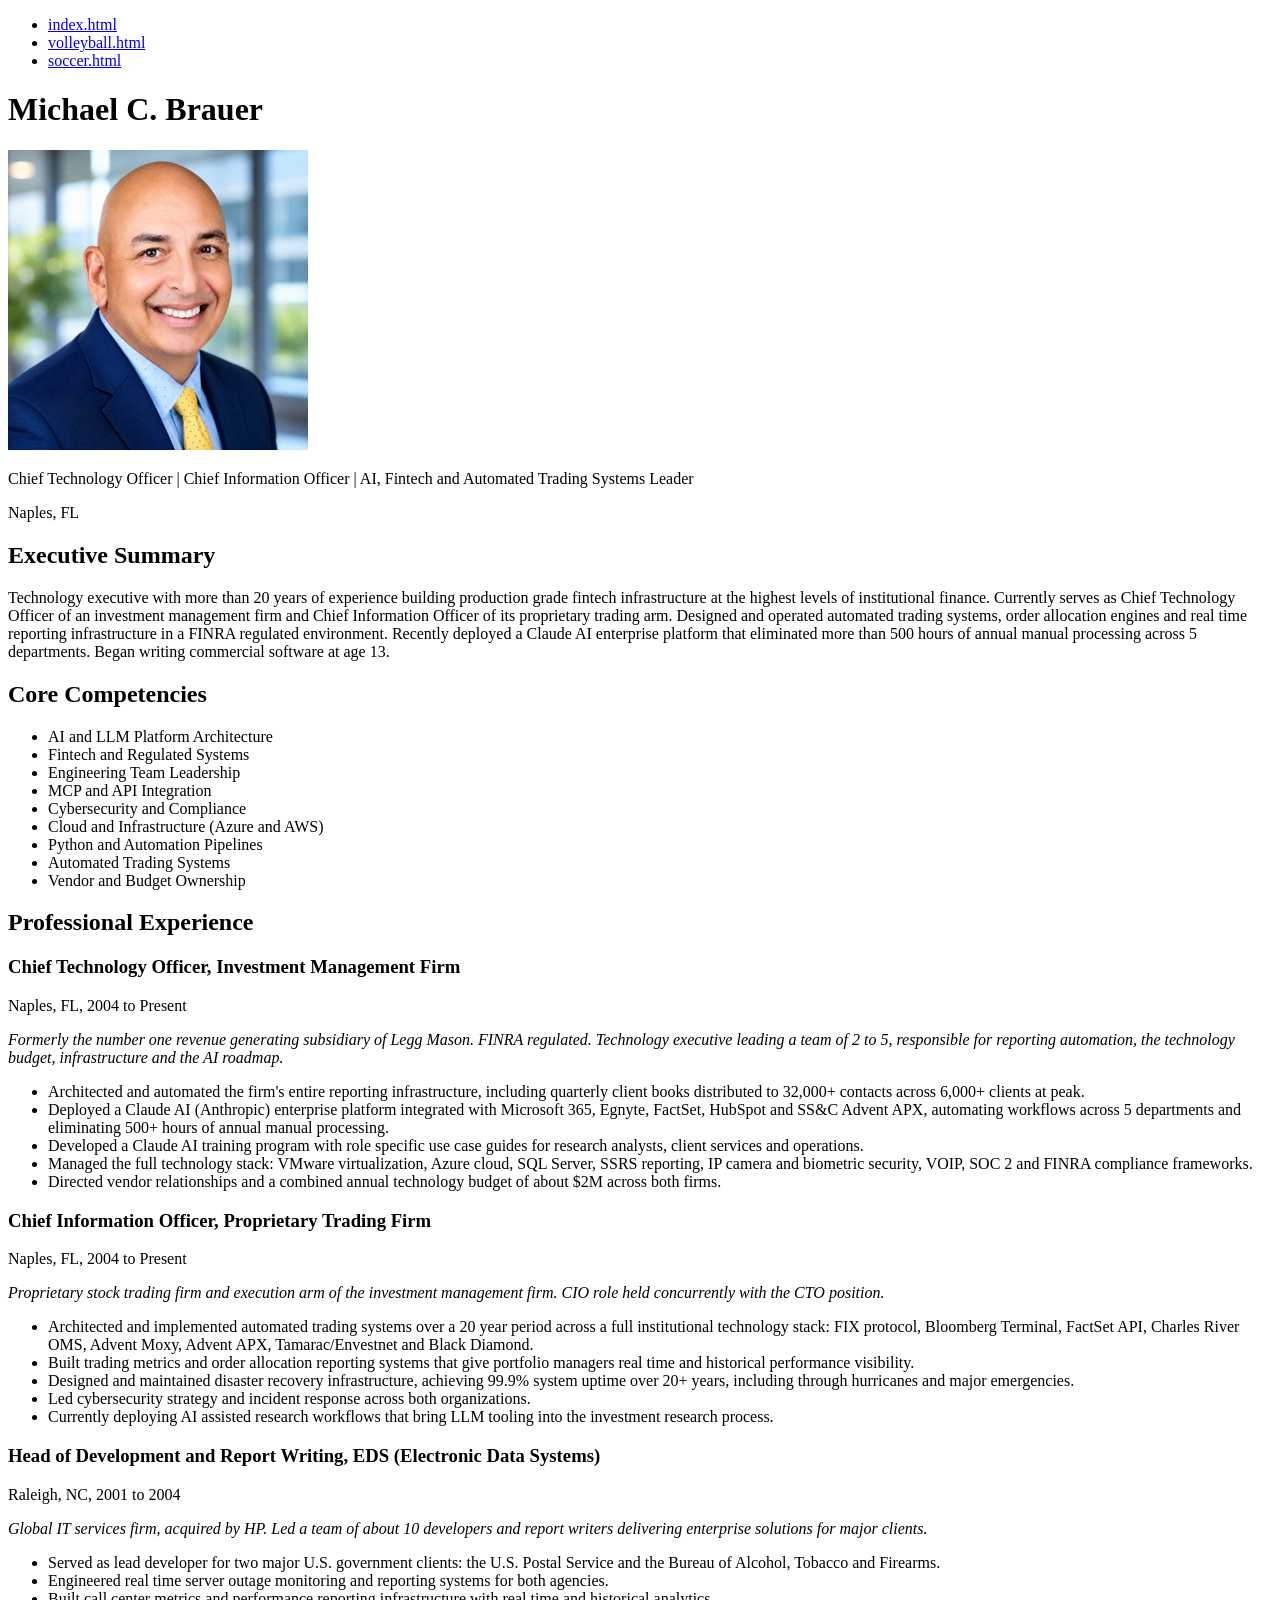
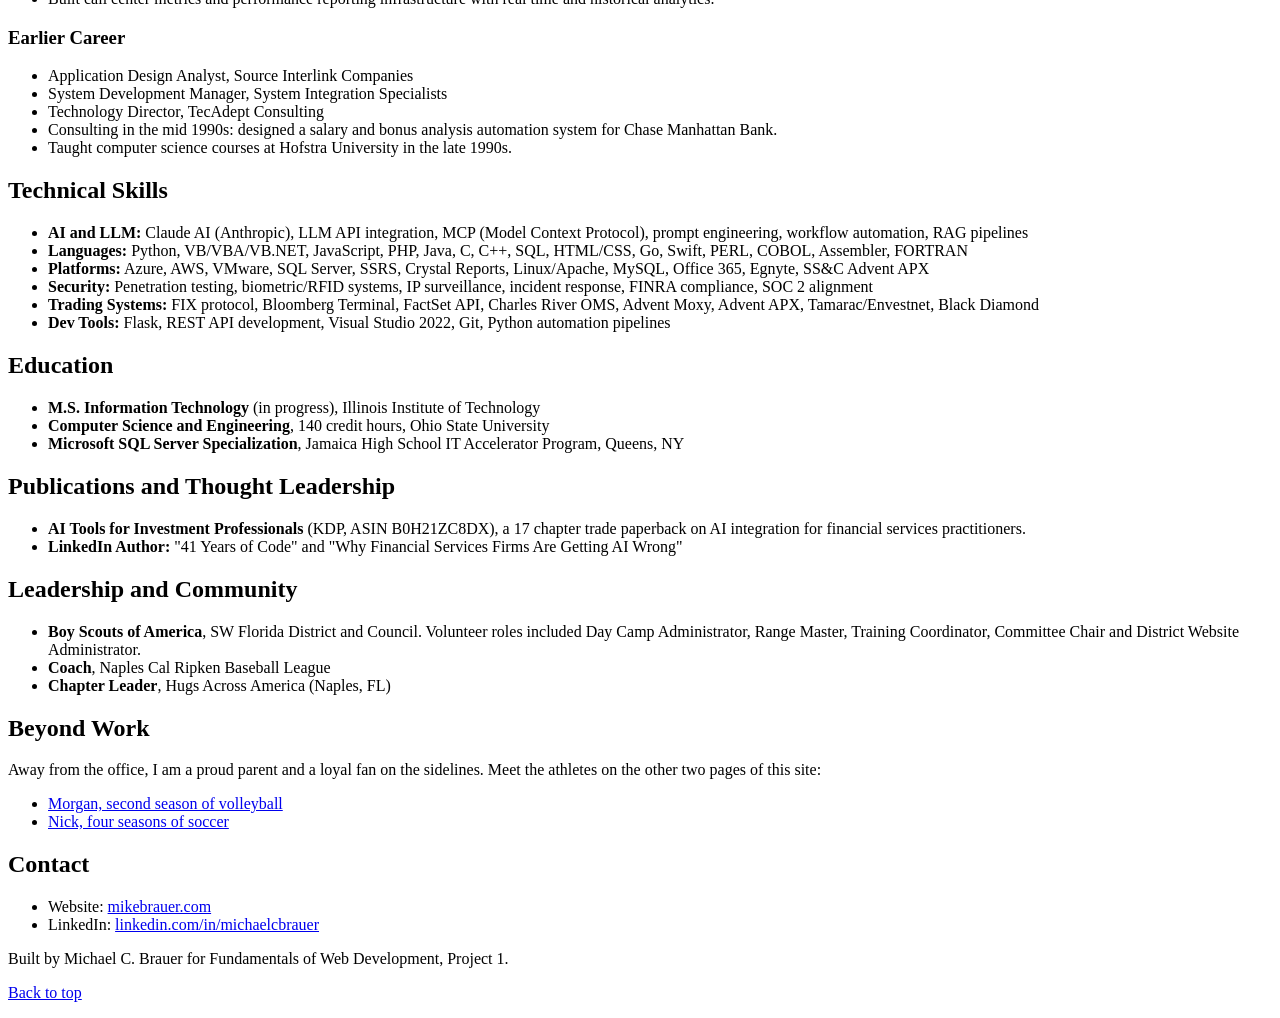
==== index.html @ bafed3d0 "Copy project 1 pages and media as the starting point" ====
<!DOCTYPE html>
<html lang="en">
  <head>
    <meta charset="utf-8">
    <meta name="description" content="Resume of Michael C. Brauer, a technology executive in Naples, Florida.">
    <title>Michael C. Brauer Resume</title>
  </head>
  <body>
    <nav id="top">
      <ul>
        <li><a href="index.html">index.html</a></li>
        <li><a href="volleyball.html">volleyball.html</a></li>
        <li><a href="soccer.html">soccer.html</a></li>
      </ul>
    </nav>
    <main>
      <header>
        <h1>Michael C. Brauer</h1>
        <img src="images/headshot.jpg" alt="Headshot of Michael C. Brauer in a navy suit and yellow tie">
        <p>Chief Technology Officer | Chief Information Officer | AI, Fintech and Automated Trading Systems Leader</p>
        <p>Naples, FL</p>
      </header>

      <section>
        <h2>Executive Summary</h2>
        <p>Technology executive with more than 20 years of experience building production grade fintech infrastructure at the highest levels of institutional finance. Currently serves as Chief Technology Officer of an investment management firm and Chief Information Officer of its proprietary trading arm. Designed and operated automated trading systems, order allocation engines and real time reporting infrastructure in a FINRA regulated environment. Recently deployed a Claude AI enterprise platform that eliminated more than 500 hours of annual manual processing across 5 departments. Began writing commercial software at age 13.</p>
      </section>

      <section>
        <h2>Core Competencies</h2>
        <ul>
          <li>AI and LLM Platform Architecture</li>
          <li>Fintech and Regulated Systems</li>
          <li>Engineering Team Leadership</li>
          <li>MCP and API Integration</li>
          <li>Cybersecurity and Compliance</li>
          <li>Cloud and Infrastructure (Azure and AWS)</li>
          <li>Python and Automation Pipelines</li>
          <li>Automated Trading Systems</li>
          <li>Vendor and Budget Ownership</li>
        </ul>
      </section>

      <section>
        <h2>Professional Experience</h2>

        <h3>Chief Technology Officer, Investment Management Firm</h3>
        <p>Naples, FL, 2004 to Present</p>
        <p><em>Formerly the number one revenue generating subsidiary of Legg Mason. FINRA regulated. Technology executive leading a team of 2 to 5, responsible for reporting automation, the technology budget, infrastructure and the AI roadmap.</em></p>
        <ul>
          <li>Architected and automated the firm's entire reporting infrastructure, including quarterly client books distributed to 32,000+ contacts across 6,000+ clients at peak.</li>
          <li>Deployed a Claude AI (Anthropic) enterprise platform integrated with Microsoft 365, Egnyte, FactSet, HubSpot and SS&amp;C Advent APX, automating workflows across 5 departments and eliminating 500+ hours of annual manual processing.</li>
          <li>Developed a Claude AI training program with role specific use case guides for research analysts, client services and operations.</li>
          <li>Managed the full technology stack: VMware virtualization, Azure cloud, SQL Server, SSRS reporting, IP camera and biometric security, VOIP, SOC 2 and FINRA compliance frameworks.</li>
          <li>Directed vendor relationships and a combined annual technology budget of about $2M across both firms.</li>
        </ul>

        <h3>Chief Information Officer, Proprietary Trading Firm</h3>
        <p>Naples, FL, 2004 to Present</p>
        <p><em>Proprietary stock trading firm and execution arm of the investment management firm. CIO role held concurrently with the CTO position.</em></p>
        <ul>
          <li>Architected and implemented automated trading systems over a 20 year period across a full institutional technology stack: FIX protocol, Bloomberg Terminal, FactSet API, Charles River OMS, Advent Moxy, Advent APX, Tamarac/Envestnet and Black Diamond.</li>
          <li>Built trading metrics and order allocation reporting systems that give portfolio managers real time and historical performance visibility.</li>
          <li>Designed and maintained disaster recovery infrastructure, achieving 99.9% system uptime over 20+ years, including through hurricanes and major emergencies.</li>
          <li>Led cybersecurity strategy and incident response across both organizations.</li>
          <li>Currently deploying AI assisted research workflows that bring LLM tooling into the investment research process.</li>
        </ul>

        <h3>Head of Development and Report Writing, EDS (Electronic Data Systems)</h3>
        <p>Raleigh, NC, 2001 to 2004</p>
        <p><em>Global IT services firm, acquired by HP. Led a team of about 10 developers and report writers delivering enterprise solutions for major clients.</em></p>
        <ul>
          <li>Served as lead developer for two major U.S. government clients: the U.S. Postal Service and the Bureau of Alcohol, Tobacco and Firearms.</li>
          <li>Engineered real time server outage monitoring and reporting systems for both agencies.</li>
          <li>Built call center metrics and performance reporting infrastructure with real time and historical analytics.</li>
        </ul>

        <h3>Earlier Career</h3>
        <ul>
          <li>Application Design Analyst, Source Interlink Companies</li>
          <li>System Development Manager, System Integration Specialists</li>
          <li>Technology Director, TecAdept Consulting</li>
          <li>Consulting in the mid 1990s: designed a salary and bonus analysis automation system for Chase Manhattan Bank.</li>
          <li>Taught computer science courses at Hofstra University in the late 1990s.</li>
        </ul>
      </section>

      <section>
        <h2>Technical Skills</h2>
        <ul>
          <li><strong>AI and LLM:</strong> Claude AI (Anthropic), LLM API integration, MCP (Model Context Protocol), prompt engineering, workflow automation, RAG pipelines</li>
          <li><strong>Languages:</strong> Python, VB/VBA/VB.NET, JavaScript, PHP, Java, C, C++, SQL, HTML/CSS, Go, Swift, PERL, COBOL, Assembler, FORTRAN</li>
          <li><strong>Platforms:</strong> Azure, AWS, VMware, SQL Server, SSRS, Crystal Reports, Linux/Apache, MySQL, Office 365, Egnyte, SS&amp;C Advent APX</li>
          <li><strong>Security:</strong> Penetration testing, biometric/RFID systems, IP surveillance, incident response, FINRA compliance, SOC 2 alignment</li>
          <li><strong>Trading Systems:</strong> FIX protocol, Bloomberg Terminal, FactSet API, Charles River OMS, Advent Moxy, Advent APX, Tamarac/Envestnet, Black Diamond</li>
          <li><strong>Dev Tools:</strong> Flask, REST API development, Visual Studio 2022, Git, Python automation pipelines</li>
        </ul>
      </section>

      <section>
        <h2>Education</h2>
        <ul>
          <li><strong>M.S. Information Technology</strong> (in progress), Illinois Institute of Technology</li>
          <li><strong>Computer Science and Engineering</strong>, 140 credit hours, Ohio State University</li>
          <li><strong>Microsoft SQL Server Specialization</strong>, Jamaica High School IT Accelerator Program, Queens, NY</li>
        </ul>
      </section>

      <section>
        <h2>Publications and Thought Leadership</h2>
        <ul>
          <li><strong>AI Tools for Investment Professionals</strong> (KDP, ASIN B0H21ZC8DX), a 17 chapter trade paperback on AI integration for financial services practitioners.</li>
          <li><strong>LinkedIn Author:</strong> "41 Years of Code" and "Why Financial Services Firms Are Getting AI Wrong"</li>
        </ul>
      </section>

      <section>
        <h2>Leadership and Community</h2>
        <ul>
          <li><strong>Boy Scouts of America</strong>, SW Florida District and Council. Volunteer roles included Day Camp Administrator, Range Master, Training Coordinator, Committee Chair and District Website Administrator.</li>
          <li><strong>Coach</strong>, Naples Cal Ripken Baseball League</li>
          <li><strong>Chapter Leader</strong>, Hugs Across America (Naples, FL)</li>
        </ul>
      </section>

      <section>
        <h2>Beyond Work</h2>
        <p>Away from the office, I am a proud parent and a loyal fan on the sidelines. Meet the athletes on the other two pages of this site:</p>
        <ul>
          <li><a href="volleyball.html">Morgan, second season of volleyball</a></li>
          <li><a href="soccer.html">Nick, four seasons of soccer</a></li>
        </ul>
      </section>

      <section>
        <h2>Contact</h2>
        <ul>
          <li>Website: <a href="https://mikebrauer.com">mikebrauer.com</a></li>
          <li>LinkedIn: <a href="https://www.linkedin.com/in/michaelcbrauer">linkedin.com/in/michaelcbrauer</a></li>
        </ul>
      </section>
    </main>
    <footer>
      <p>Built by Michael C. Brauer for Fundamentals of Web Development, Project 1.</p>
      <p><a href="#top">Back to top</a></p>
    </footer>
  </body>
</html>
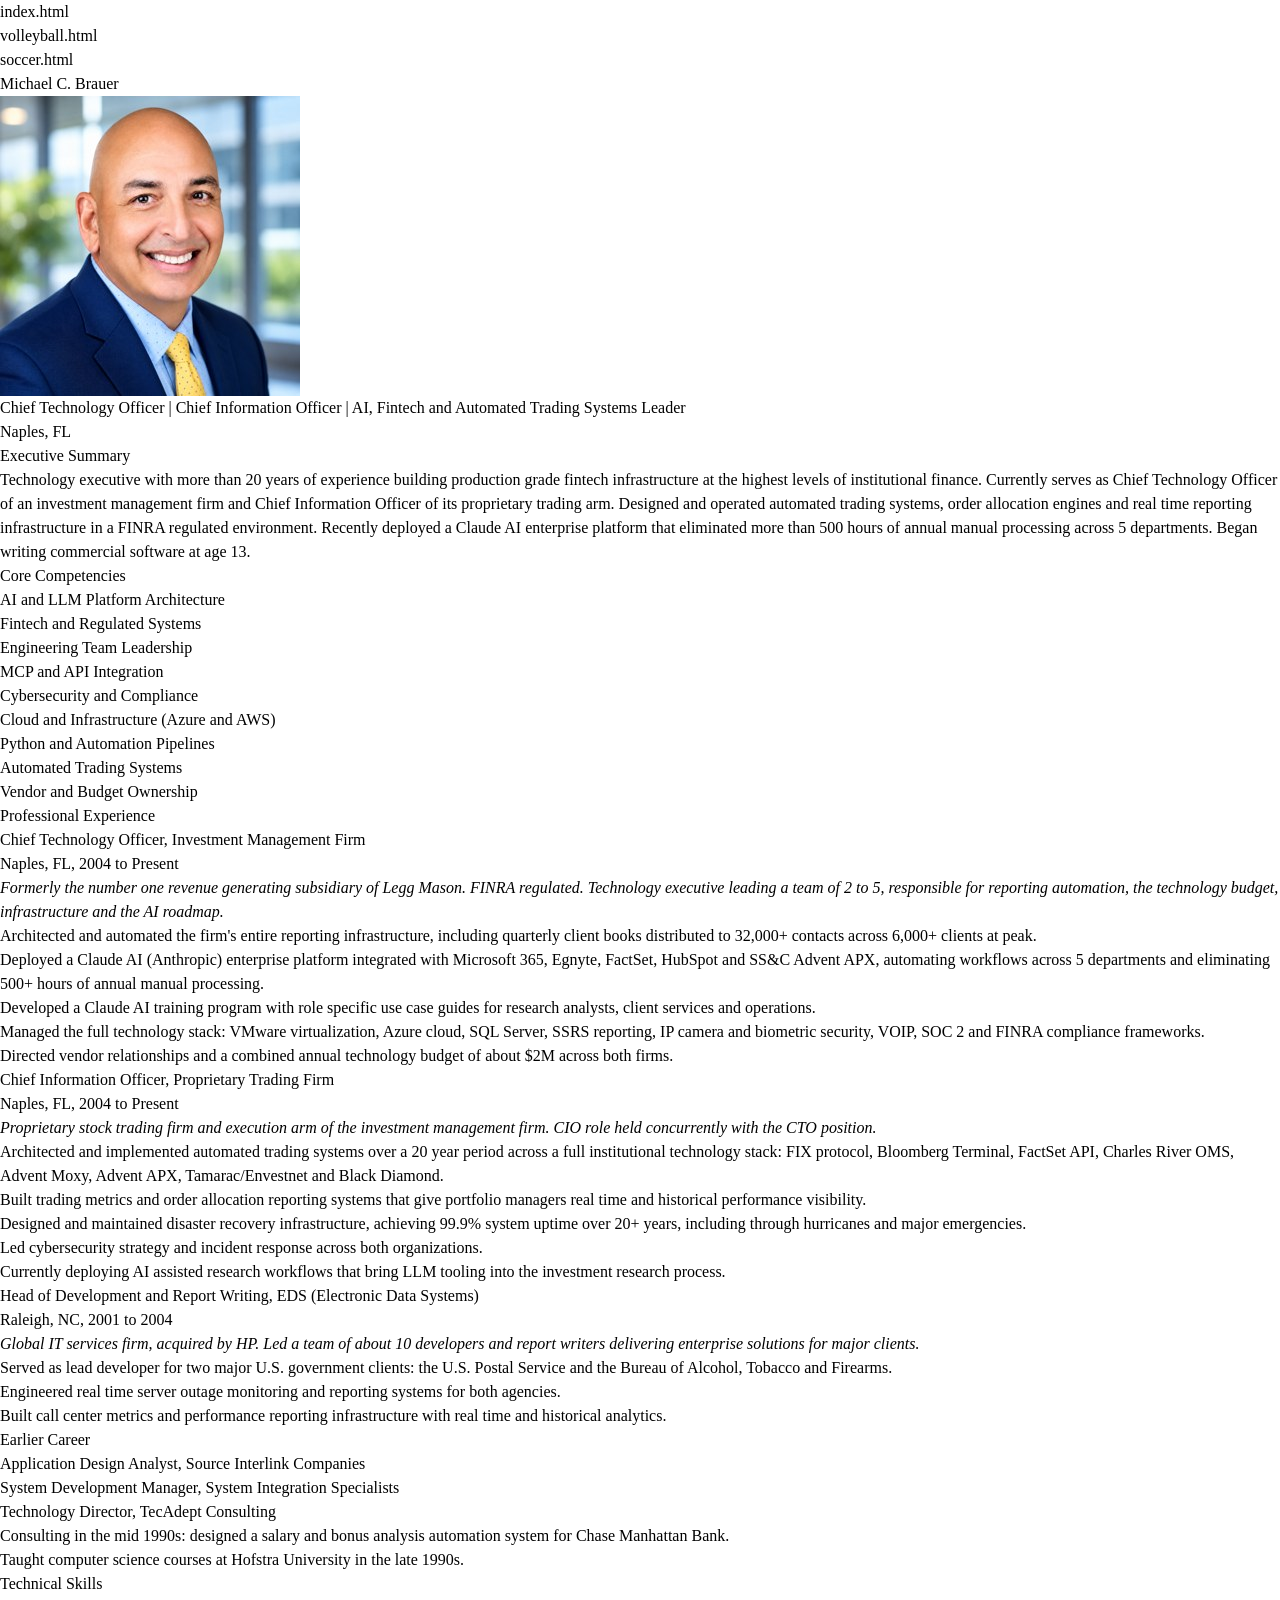
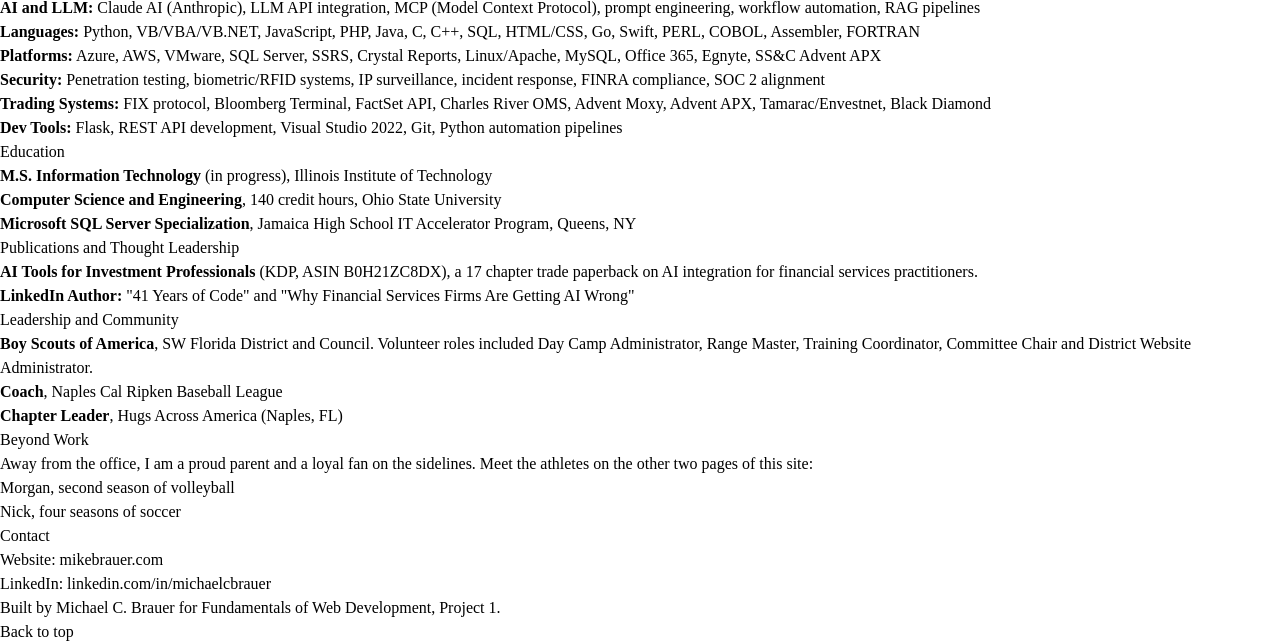
==== commit bacde175: "Add CSS reset and link it from all three pages" ====
--- a/index.html
+++ b/index.html
@@ -4,6 +4,7 @@
     <meta charset="utf-8">
     <meta name="description" content="Resume of Michael C. Brauer, a technology executive in Naples, Florida.">
     <title>Michael C. Brauer Resume</title>
+    <link rel="stylesheet" href="css/reset.css">
   </head>
   <body>
     <nav id="top">
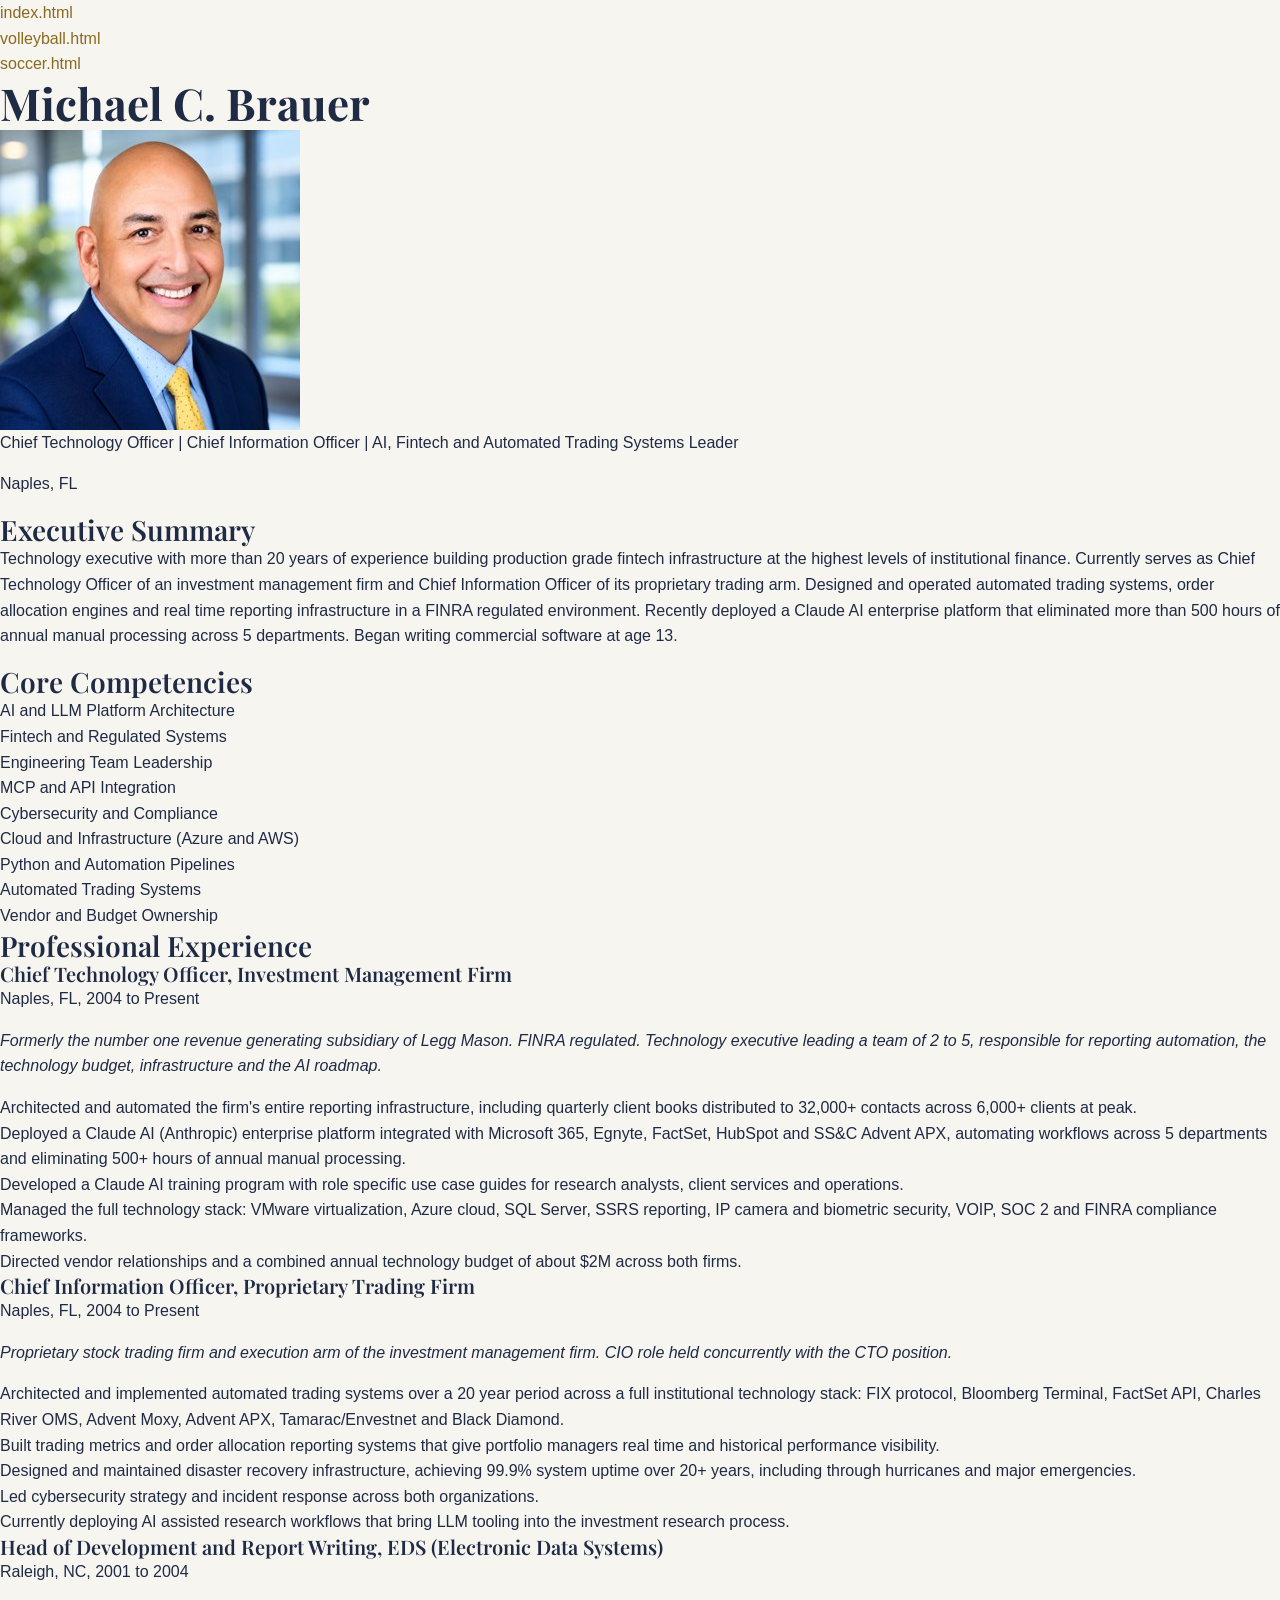
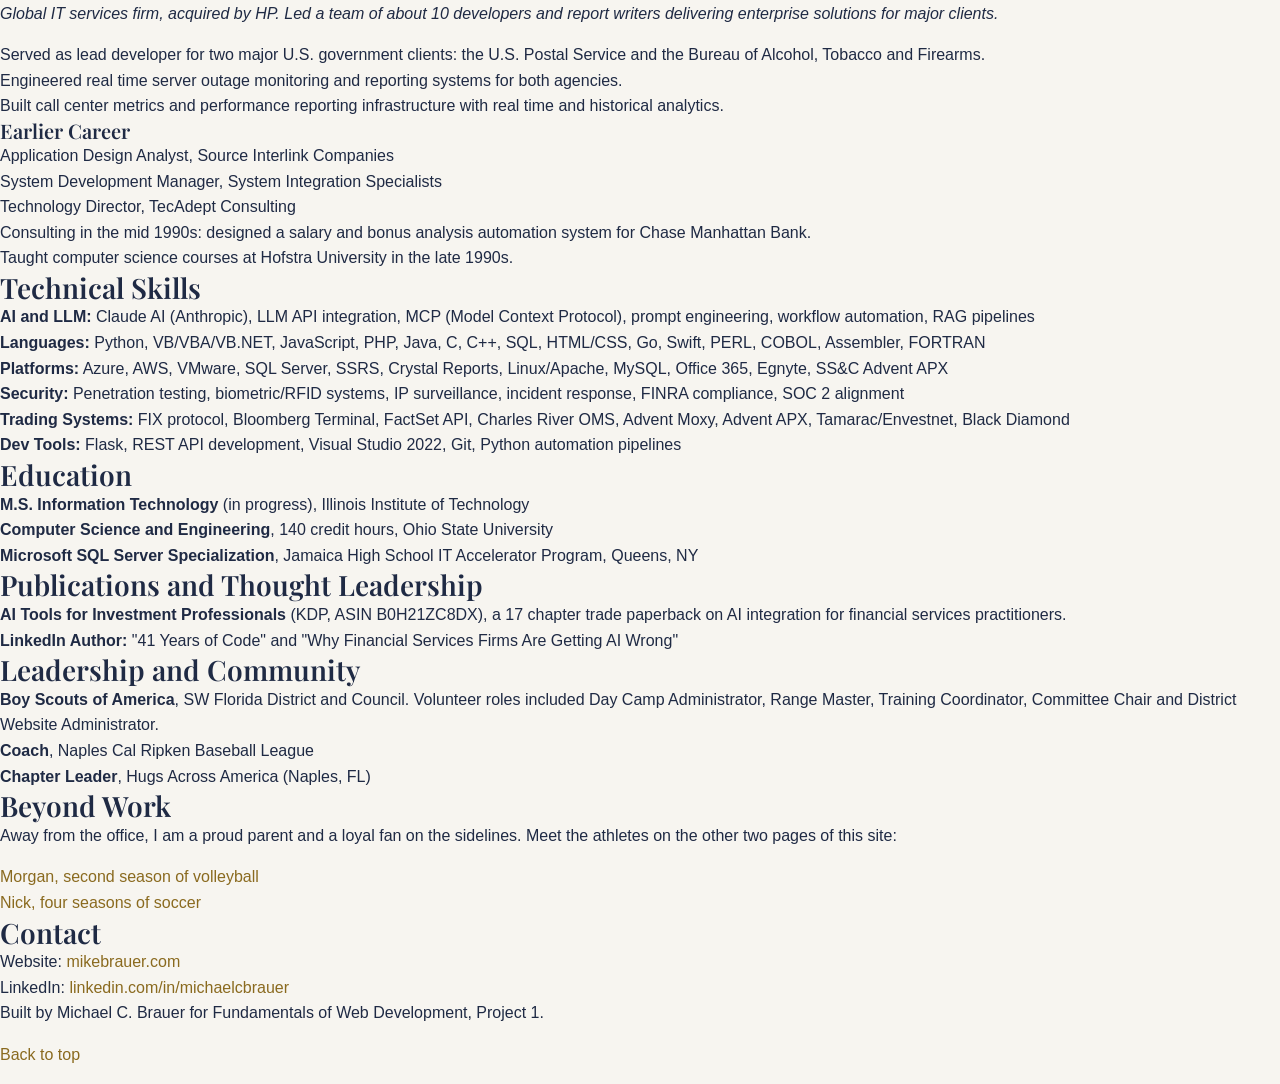
==== commit 45324e28: "Add imported Playfair Display font and base typography styles" ====
--- a/index.html
+++ b/index.html
@@ -5,6 +5,8 @@
     <meta name="description" content="Resume of Michael C. Brauer, a technology executive in Naples, Florida.">
     <title>Michael C. Brauer Resume</title>
     <link rel="stylesheet" href="css/reset.css">
+    <link rel="stylesheet" href="https://fonts.googleapis.com/css2?family=Playfair+Display:wght@600;700&amp;display=swap">
+    <link rel="stylesheet" href="css/style.css">
   </head>
   <body>
     <nav id="top">
--- a/css/style.css
+++ b/css/style.css
@@ -0,0 +1,52 @@
+/* Base: colors and typography shared by every page */
+
+body {
+  background-color: #f7f5f0;
+  color: #1f2a44;
+  font-family: Arial, Helvetica, sans-serif;
+  font-size: 1rem;
+  line-height: 1.6;
+}
+
+h1,
+h2,
+h3 {
+  color: #1f2a44;
+  font-family: 'Playfair Display', Georgia, serif;
+  line-height: 1.2;
+}
+
+h1 {
+  font-size: 2.75rem;
+  font-weight: 700;
+}
+
+h2 {
+  font-size: 1.75rem;
+  font-weight: 600;
+}
+
+h3 {
+  font-size: 1.25rem;
+  font-weight: 600;
+}
+
+p {
+  margin-bottom: 1rem;
+}
+
+a {
+  color: #8a6a1f;
+}
+
+a:hover {
+  text-decoration: underline;
+}
+
+strong {
+  font-weight: 700;
+}
+
+em {
+  font-style: italic;
+}
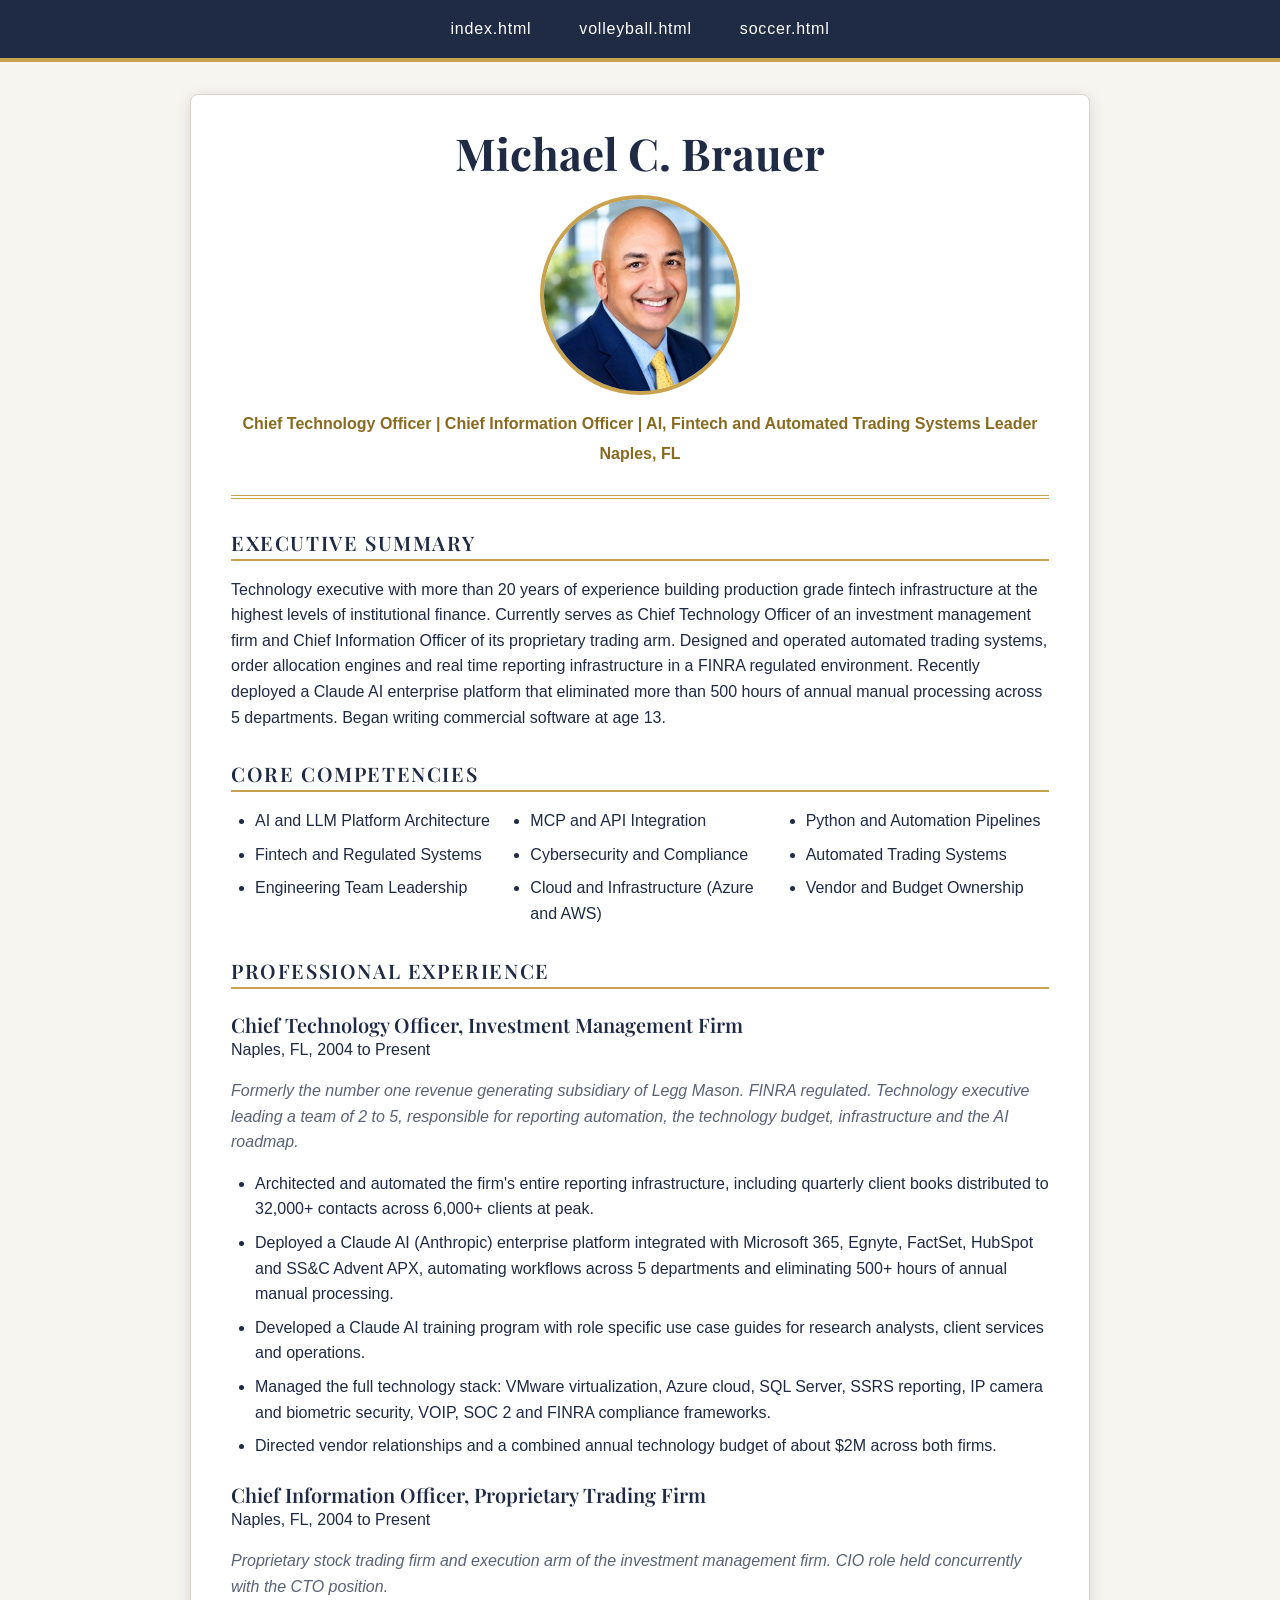
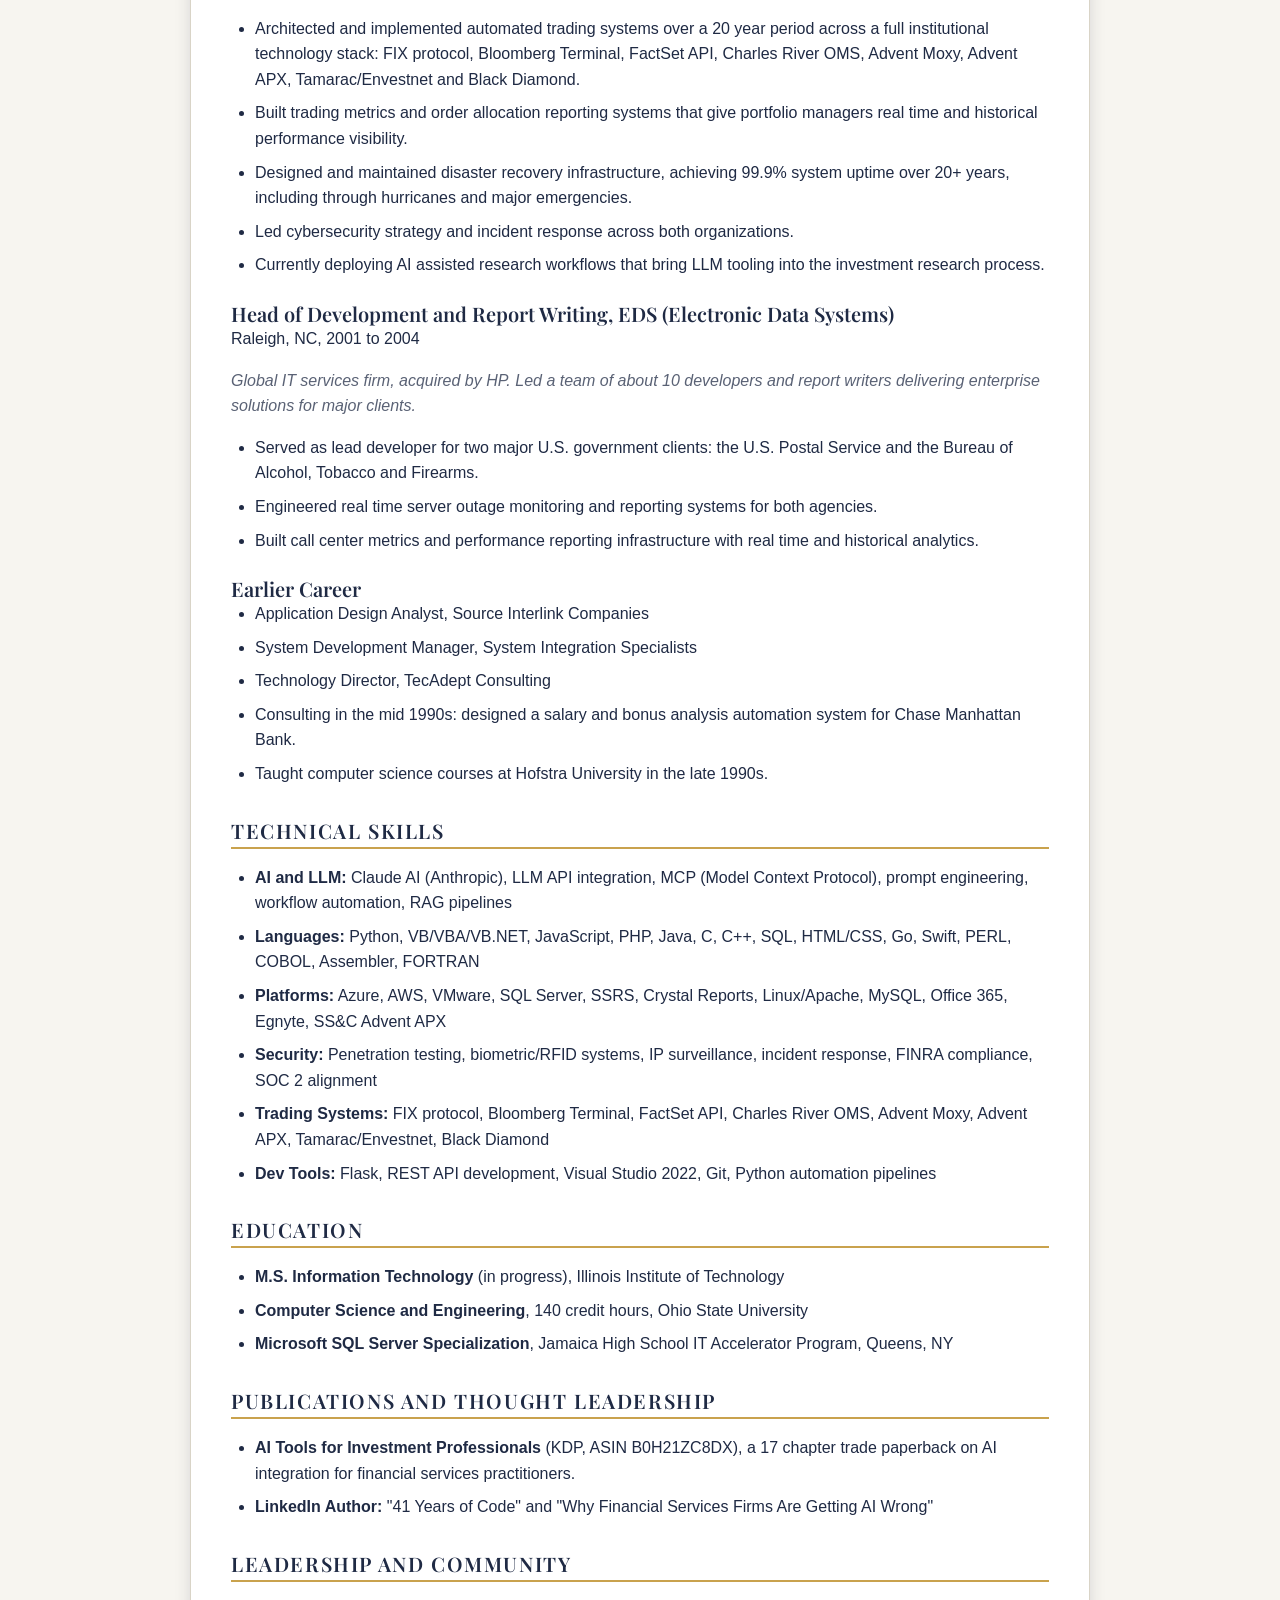
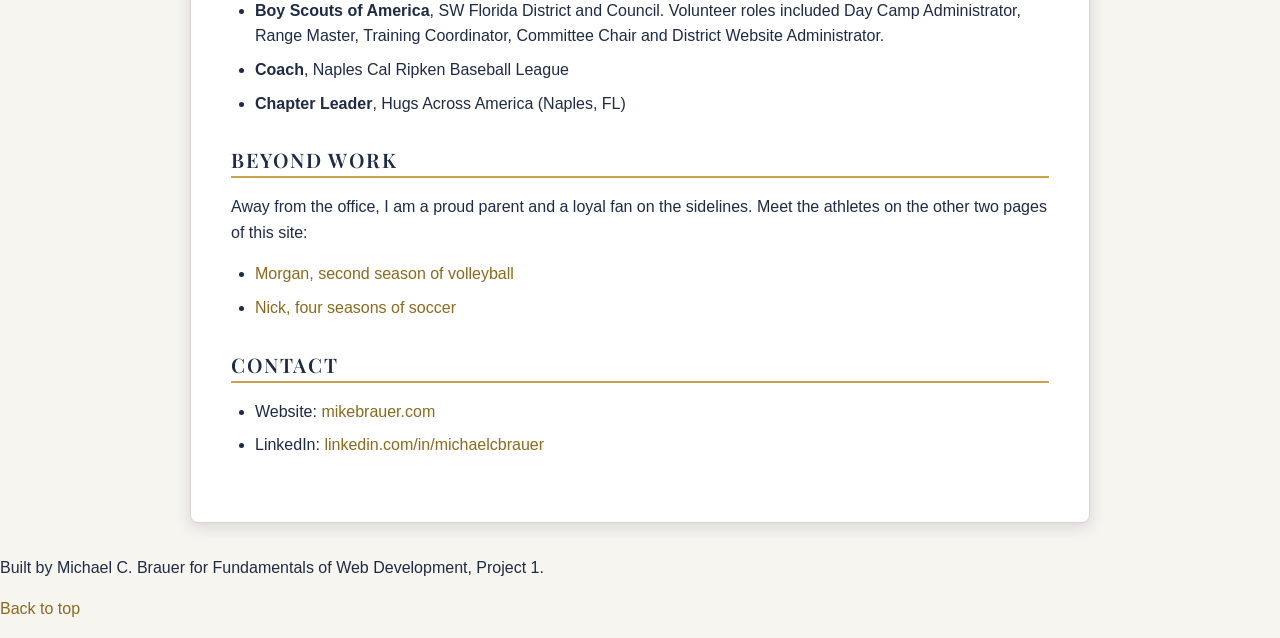
==== commit 05a98ae8: "Add fixed width resume page styles and body classes" ====
--- a/index.html
+++ b/index.html
@@ -8,7 +8,7 @@
     <link rel="stylesheet" href="https://fonts.googleapis.com/css2?family=Playfair+Display:wght@600;700&amp;display=swap">
     <link rel="stylesheet" href="css/style.css">
   </head>
-  <body>
+  <body class="resume">
     <nav id="top">
       <ul>
         <li><a href="index.html">index.html</a></li>
@@ -31,7 +31,7 @@
 
       <section>
         <h2>Core Competencies</h2>
-        <ul>
+        <ul class="competencies">
           <li>AI and LLM Platform Architecture</li>
           <li>Fintech and Regulated Systems</li>
           <li>Engineering Team Leadership</li>
--- a/css/style.css
+++ b/css/style.css
@@ -50,3 +50,99 @@
 em {
   font-style: italic;
 }
+
+/* Navigation: centered horizontal bar, identical on every page */
+
+nav {
+  background-color: #1f2a44;
+  border-bottom: 0.25rem solid #c9a24d;
+}
+
+nav ul {
+  display: flex;
+  flex-wrap: wrap;
+  justify-content: center;
+}
+
+nav a {
+  display: block;
+  padding: 1rem 1.5rem;
+  color: #ffffff;
+  letter-spacing: 0.05em;
+}
+
+nav a:hover {
+  background-color: #c9a24d;
+  color: #1f2a44;
+  text-decoration: none;
+}
+
+/* Resume page: fixed width layout */
+
+.resume main {
+  width: 900px;
+  margin: 2rem auto;
+  padding: 2rem 2.5rem;
+  background-color: #ffffff;
+  border: 1px solid #d9d4c7;
+  border-radius: 0.5rem;
+  box-shadow: 0 0.25rem 1rem rgba(31, 42, 68, 0.15);
+}
+
+.resume header {
+  margin-bottom: 2rem;
+  padding-bottom: 1.5rem;
+  border-bottom: 4px double #c9a24d;
+  text-align: center;
+}
+
+.resume header img {
+  width: 12.5rem;
+  height: 12.5rem;
+  margin: 1rem auto;
+  border: 0.25rem solid #c9a24d;
+  border-radius: 50%;
+  object-fit: cover;
+}
+
+.resume header p {
+  margin-bottom: 0.25rem;
+  color: #8a6a1f;
+  font-weight: 700;
+}
+
+.resume section {
+  margin-bottom: 2rem;
+}
+
+.resume h2 {
+  margin-bottom: 1rem;
+  padding-bottom: 0.25rem;
+  border-bottom: 2px solid #c9a24d;
+  font-size: 1.25rem;
+  letter-spacing: 0.08em;
+  text-transform: uppercase;
+}
+
+.resume h3 {
+  margin-top: 1.5rem;
+}
+
+.resume main ul {
+  padding-left: 1.5rem;
+  list-style: disc;
+}
+
+.resume main li {
+  margin-bottom: 0.5rem;
+}
+
+.resume em {
+  color: #5a6275;
+}
+
+.competencies {
+  column-count: 3;
+  column-gap: 2rem;
+  list-style: square;
+}
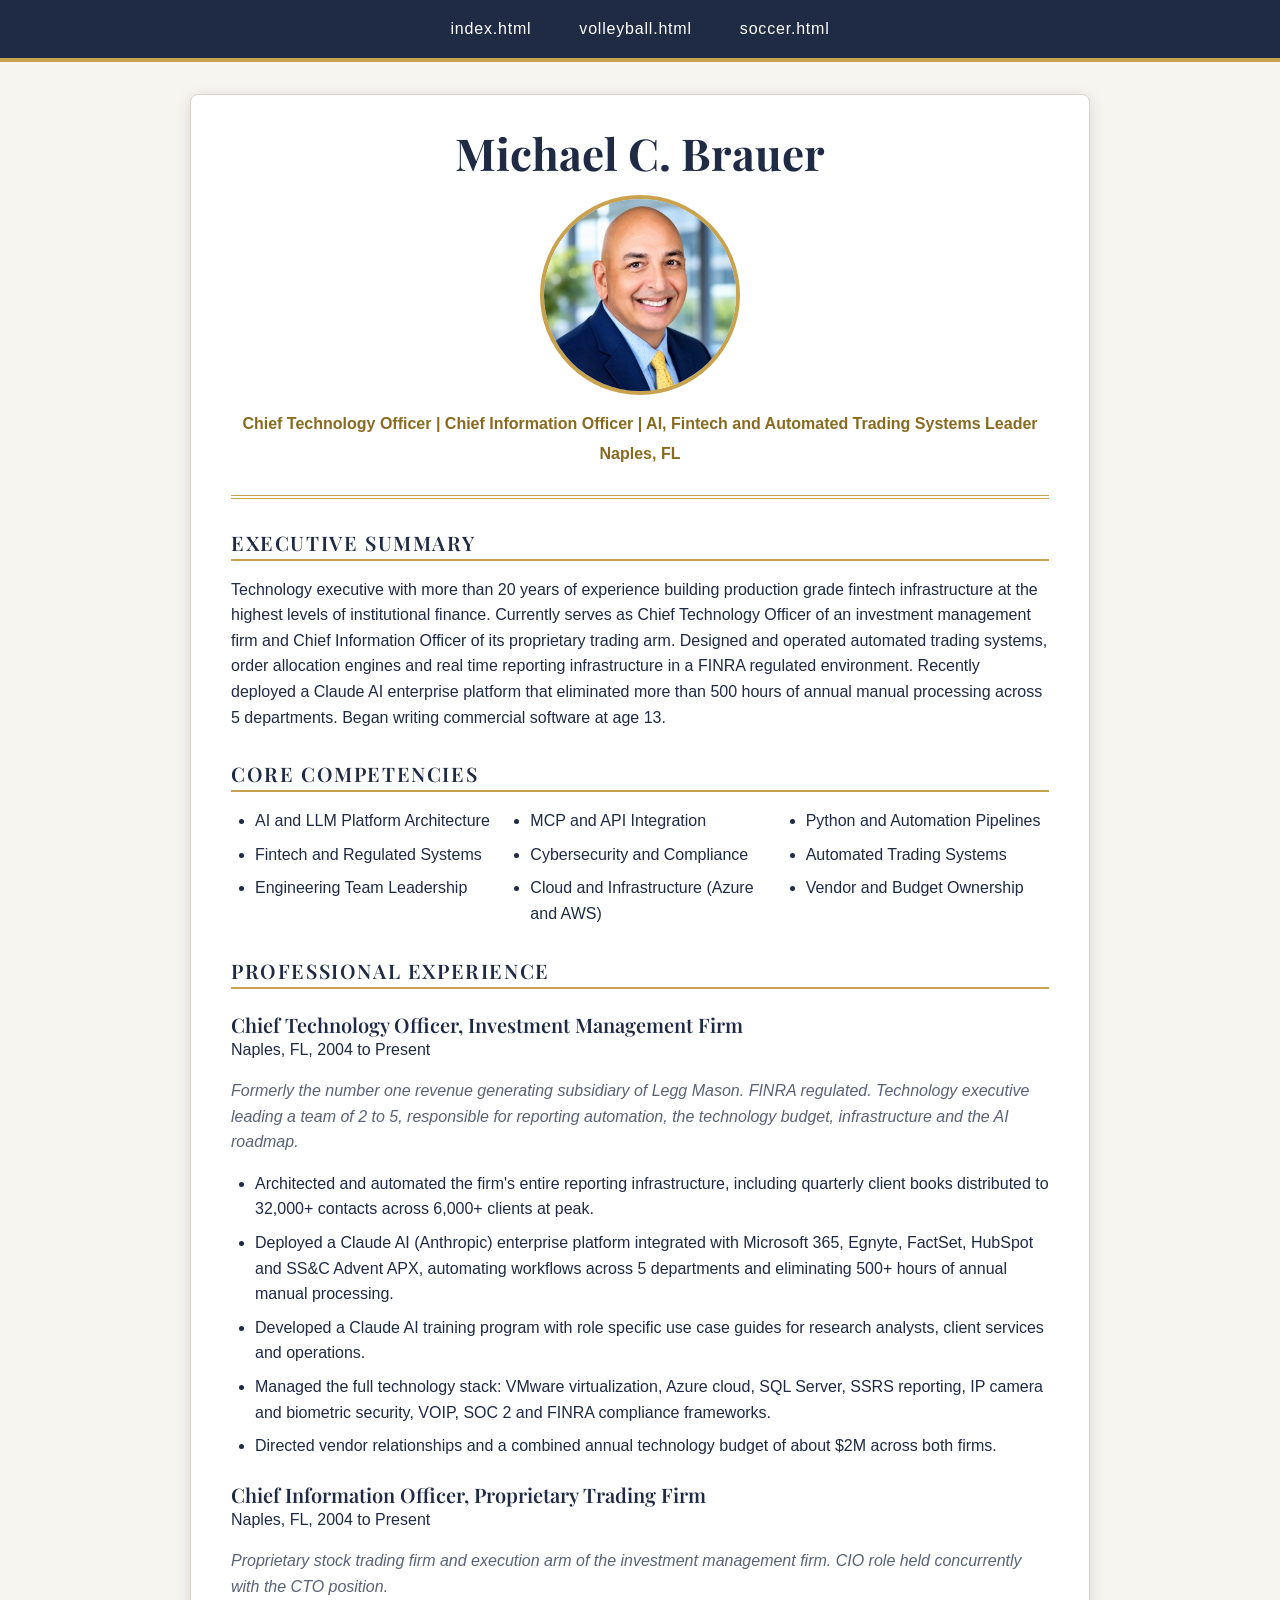
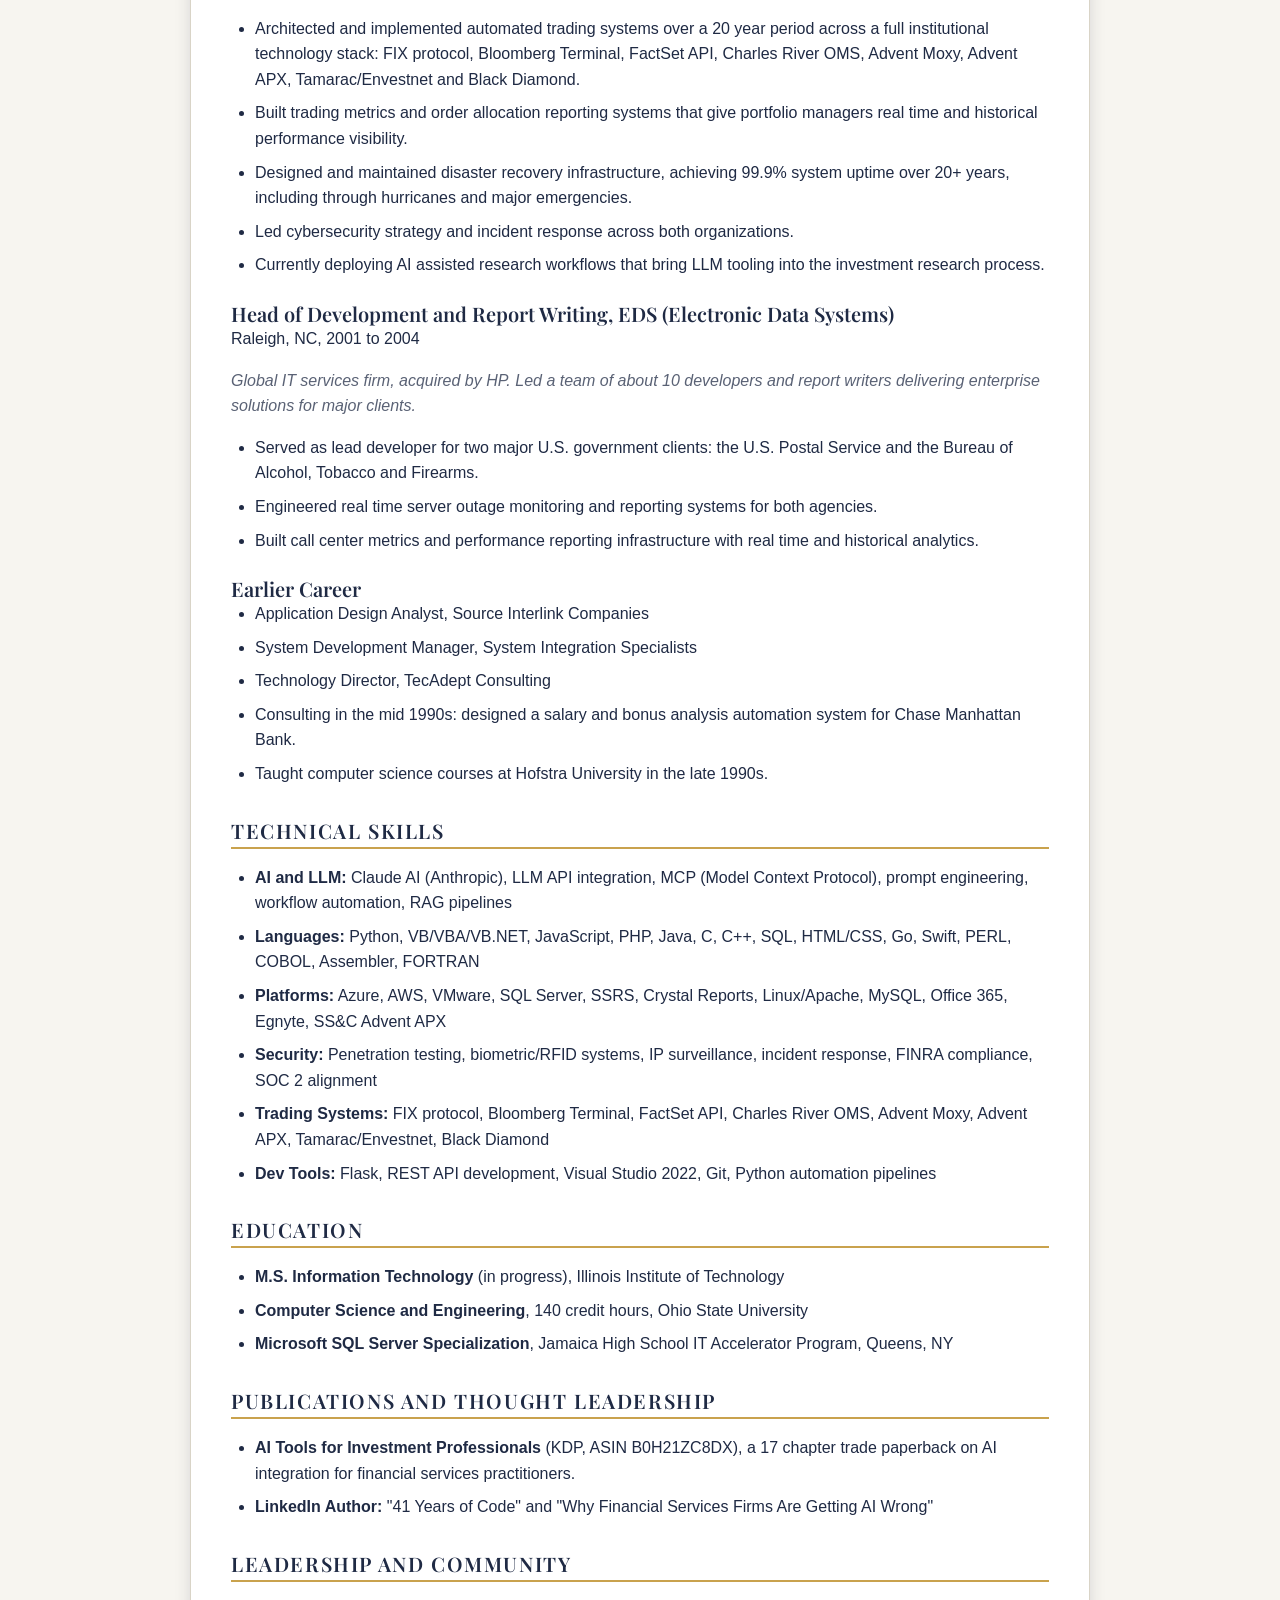
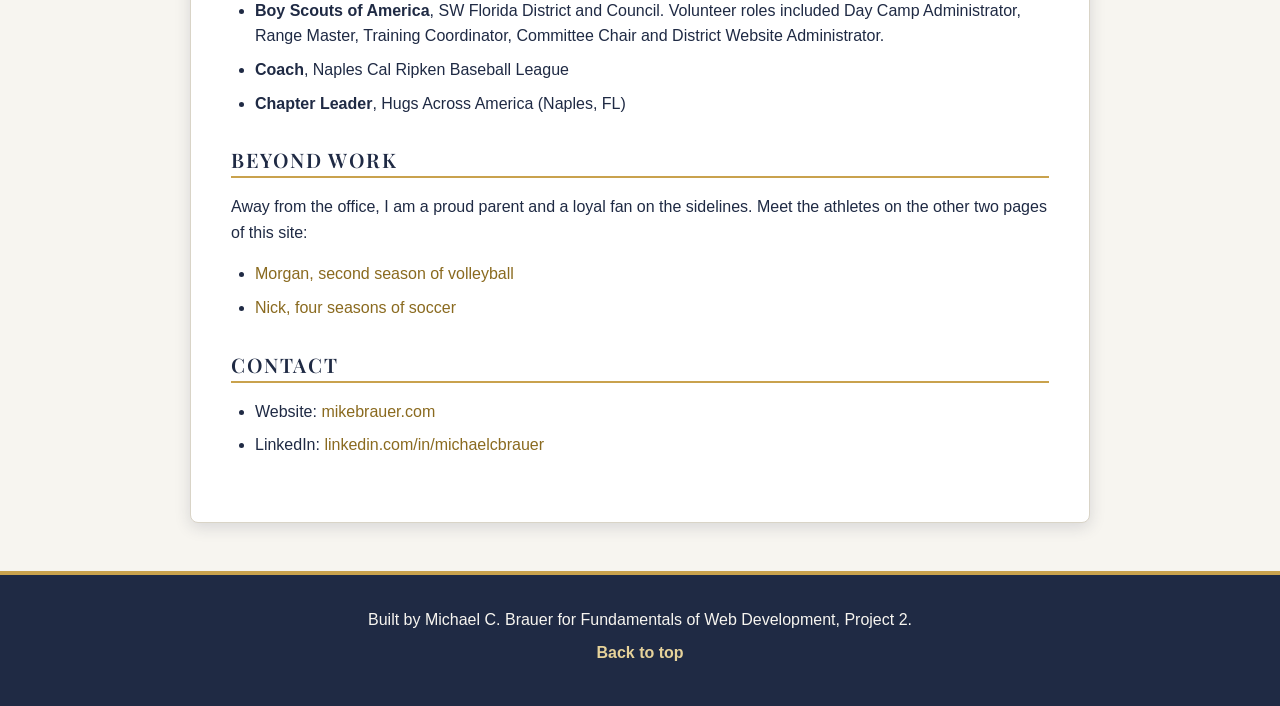
==== commit 030aeefe: "Update footer text to Project 2" ====
--- a/index.html
+++ b/index.html
@@ -144,7 +144,7 @@
       </section>
     </main>
     <footer>
-      <p>Built by Michael C. Brauer for Fundamentals of Web Development, Project 1.</p>
+      <p>Built by Michael C. Brauer for Fundamentals of Web Development, Project 2.</p>
       <p><a href="#top">Back to top</a></p>
     </footer>
   </body>
--- a/css/style.css
+++ b/css/style.css
@@ -146,3 +146,253 @@
   column-gap: 2rem;
   list-style: square;
 }
+
+/* Volleyball page: fluid layout */
+
+.volleyball main {
+  width: 90%;
+  max-width: 75rem;
+  margin: 2rem auto;
+}
+
+.volleyball header {
+  padding: 3rem 1.5rem;
+  border-radius: 0.5rem;
+  background-color: #1f2a44;
+  text-align: center;
+}
+
+.volleyball header h1 {
+  color: #ffffff;
+  font-size: 3rem;
+}
+
+.volleyball header p {
+  margin-bottom: 0;
+  color: #e6d29a;
+  font-size: 1.25rem;
+  font-style: italic;
+}
+
+.volleyball section {
+  margin-top: 2.5rem;
+}
+
+.volleyball h2 {
+  margin-bottom: 1rem;
+  padding-left: 0.75rem;
+  border-left: 0.375rem solid #c9a24d;
+}
+
+.facts {
+  display: flex;
+  flex-wrap: wrap;
+  gap: 1rem;
+}
+
+.facts li {
+  padding: 0.75rem 1.25rem;
+  border-radius: 2rem;
+  background-color: #f1e6c4;
+  font-weight: 700;
+}
+
+.highlights {
+  padding-left: 1.5rem;
+  list-style: disc;
+}
+
+.gallery {
+  display: grid;
+  grid-template-columns: repeat(auto-fit, minmax(15rem, 1fr));
+  gap: 1.5rem;
+}
+
+.gallery h2 {
+  grid-column: 1 / -1;
+  margin-bottom: 0;
+}
+
+.gallery figure {
+  padding: 0.75rem;
+  border: 1px solid #d9d4c7;
+  border-radius: 0.5rem;
+  background-color: #ffffff;
+  box-shadow: 0 0.25rem 0.75rem rgba(31, 42, 68, 0.12);
+}
+
+.gallery img {
+  width: 100%;
+  height: 25rem;
+  border-radius: 0.25rem;
+  object-fit: cover;
+  object-position: center 30%;
+}
+
+.gallery figcaption {
+  margin-top: 0.5rem;
+  color: #5a6275;
+  font-style: italic;
+  text-align: center;
+}
+
+.videos video {
+  width: 100%;
+  max-width: 50rem;
+  margin: 0 auto;
+  border-radius: 0.5rem;
+  box-shadow: 0 0.25rem 1rem rgba(31, 42, 68, 0.25);
+}
+
+/* Soccer page: fluid layout */
+
+.soccer main {
+  width: 94%;
+  max-width: 70rem;
+  margin: 2rem auto;
+}
+
+.soccer header {
+  padding: 2rem 0;
+  border-top: 0.5rem solid #1f2a44;
+  border-bottom: 0.125rem solid #c9a24d;
+}
+
+.soccer header h1 {
+  font-size: 3.25rem;
+  letter-spacing: 0.02em;
+}
+
+.soccer header p {
+  margin-bottom: 0;
+  color: #8a6a1f;
+  font-size: 1.25rem;
+  font-style: italic;
+}
+
+.soccer section {
+  margin-top: 2.5rem;
+}
+
+.soccer h2 {
+  margin-bottom: 1rem;
+  padding-bottom: 0.5rem;
+  border-bottom: 1px solid #d9d4c7;
+  font-size: 1.25rem;
+  letter-spacing: 0.1em;
+  text-transform: uppercase;
+}
+
+.stats {
+  display: grid;
+  grid-template-columns: repeat(auto-fit, minmax(12rem, 1fr));
+  gap: 1rem;
+}
+
+.stats li {
+  padding: 1rem;
+  border-top: 0.25rem solid #c9a24d;
+  border-radius: 0.25rem;
+  background-color: #ffffff;
+  box-shadow: 0 0.25rem 0.75rem rgba(31, 42, 68, 0.12);
+  font-weight: 700;
+  text-align: center;
+}
+
+.moments {
+  display: grid;
+  grid-template-columns: repeat(auto-fit, minmax(14rem, 1fr));
+  gap: 1rem;
+}
+
+.moments li {
+  padding: 1rem 1.25rem;
+  border-radius: 0.5rem;
+  background-color: #1f2a44;
+  color: #ffffff;
+}
+
+.photos {
+  display: flex;
+  flex-wrap: wrap;
+  gap: 1.5rem;
+}
+
+.photos h2 {
+  width: 100%;
+  margin-bottom: 0;
+}
+
+.photos figure {
+  flex: 1 1 14rem;
+  border-bottom: 0.25rem solid #c9a24d;
+}
+
+.photos img {
+  width: 100%;
+  height: 22rem;
+  object-fit: cover;
+  object-position: center top;
+}
+
+.photos figcaption {
+  padding: 0.5rem 0;
+  color: #5a6275;
+  font-style: italic;
+}
+
+.clips {
+  display: flex;
+  flex-wrap: wrap;
+  gap: 1.5rem;
+}
+
+.clips h2 {
+  width: 100%;
+  margin-bottom: 0;
+}
+
+.clips figure {
+  flex: 1 1 20rem;
+}
+
+.clips video {
+  width: 100%;
+  border-radius: 0.5rem;
+  box-shadow: 0 0.25rem 1rem rgba(31, 42, 68, 0.25);
+}
+
+.clips figcaption {
+  margin-top: 0.5rem;
+  font-weight: 700;
+  text-align: center;
+}
+
+/* Footer and finishing touches shared by every page */
+
+html {
+  scroll-behavior: smooth;
+}
+
+footer {
+  margin-top: 3rem;
+  padding: 2rem 1rem;
+  border-top: 0.25rem solid #c9a24d;
+  background-color: #1f2a44;
+  color: #f7f5f0;
+  text-align: center;
+}
+
+footer p {
+  margin-bottom: 0.5rem;
+}
+
+footer a {
+  color: #e6d29a;
+  font-weight: 700;
+}
+
+a:focus-visible {
+  outline: 0.1875rem solid #c9a24d;
+  outline-offset: 0.125rem;
+}
